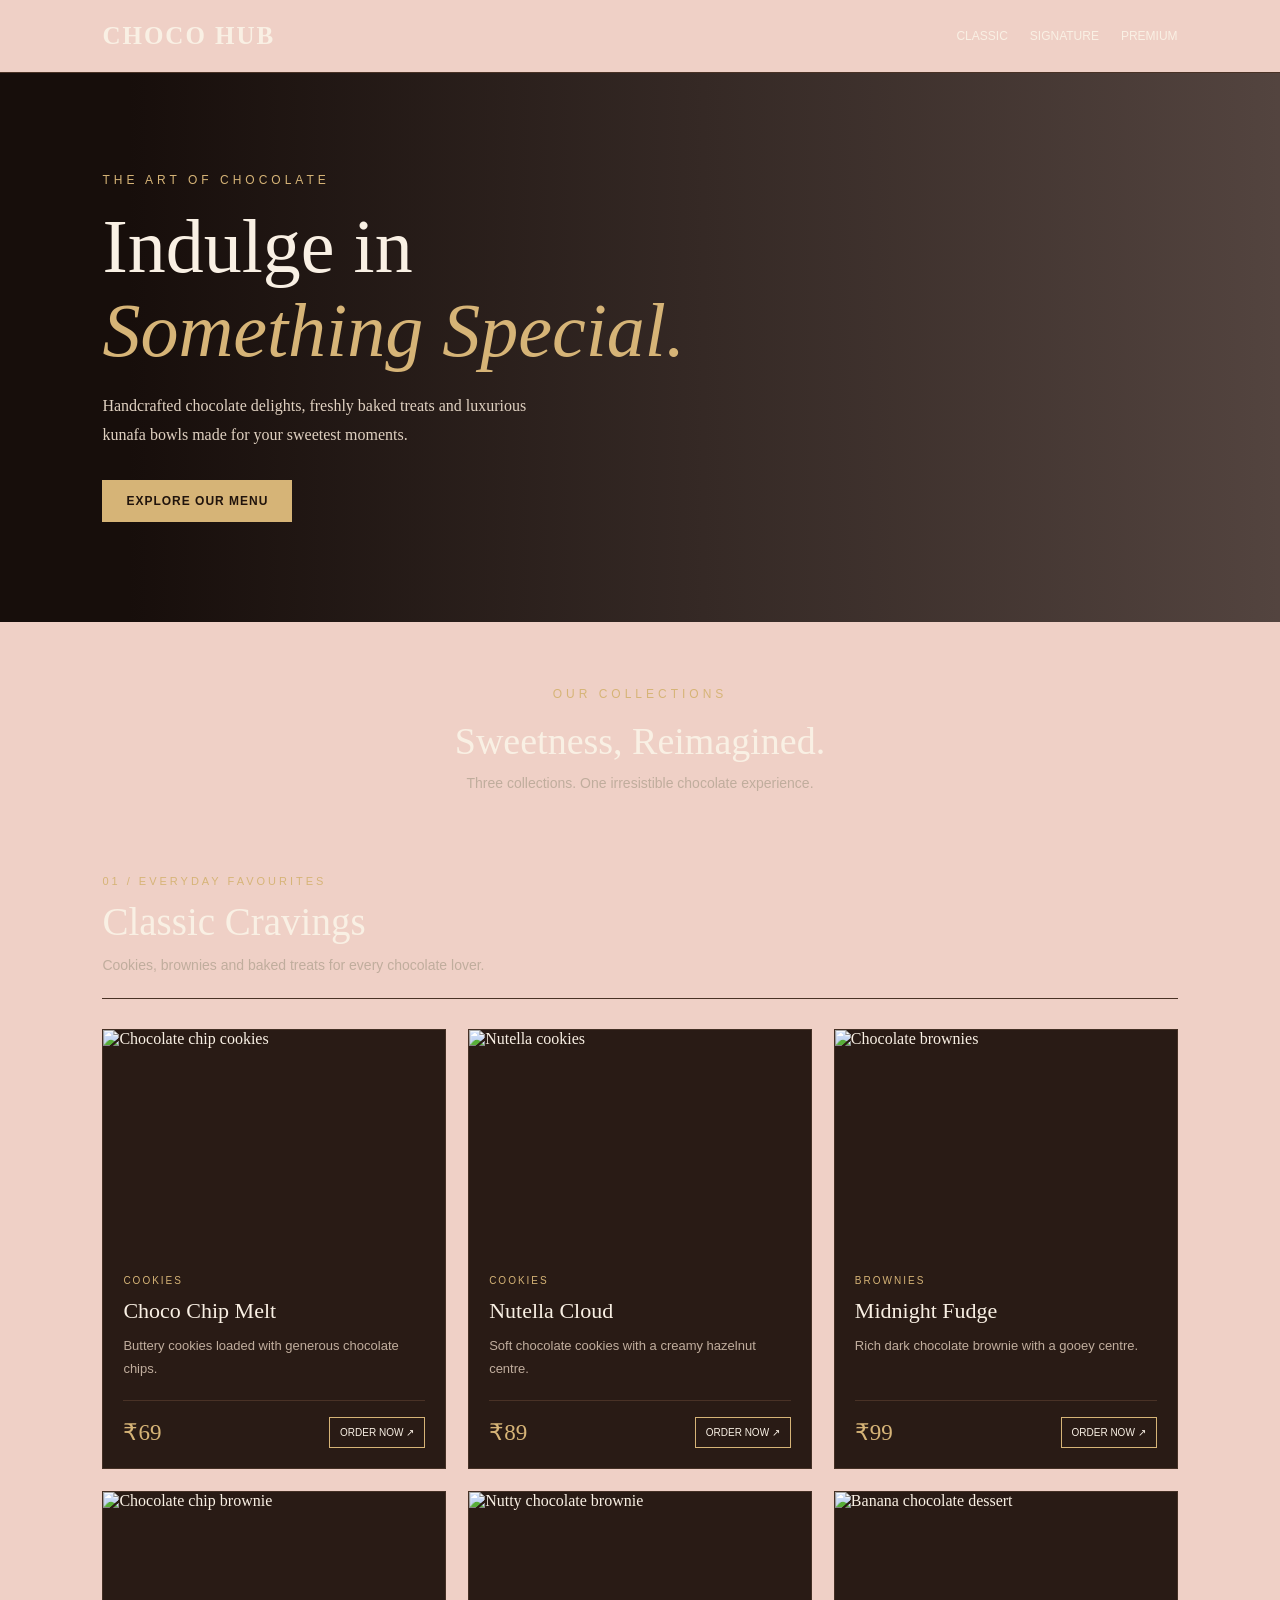
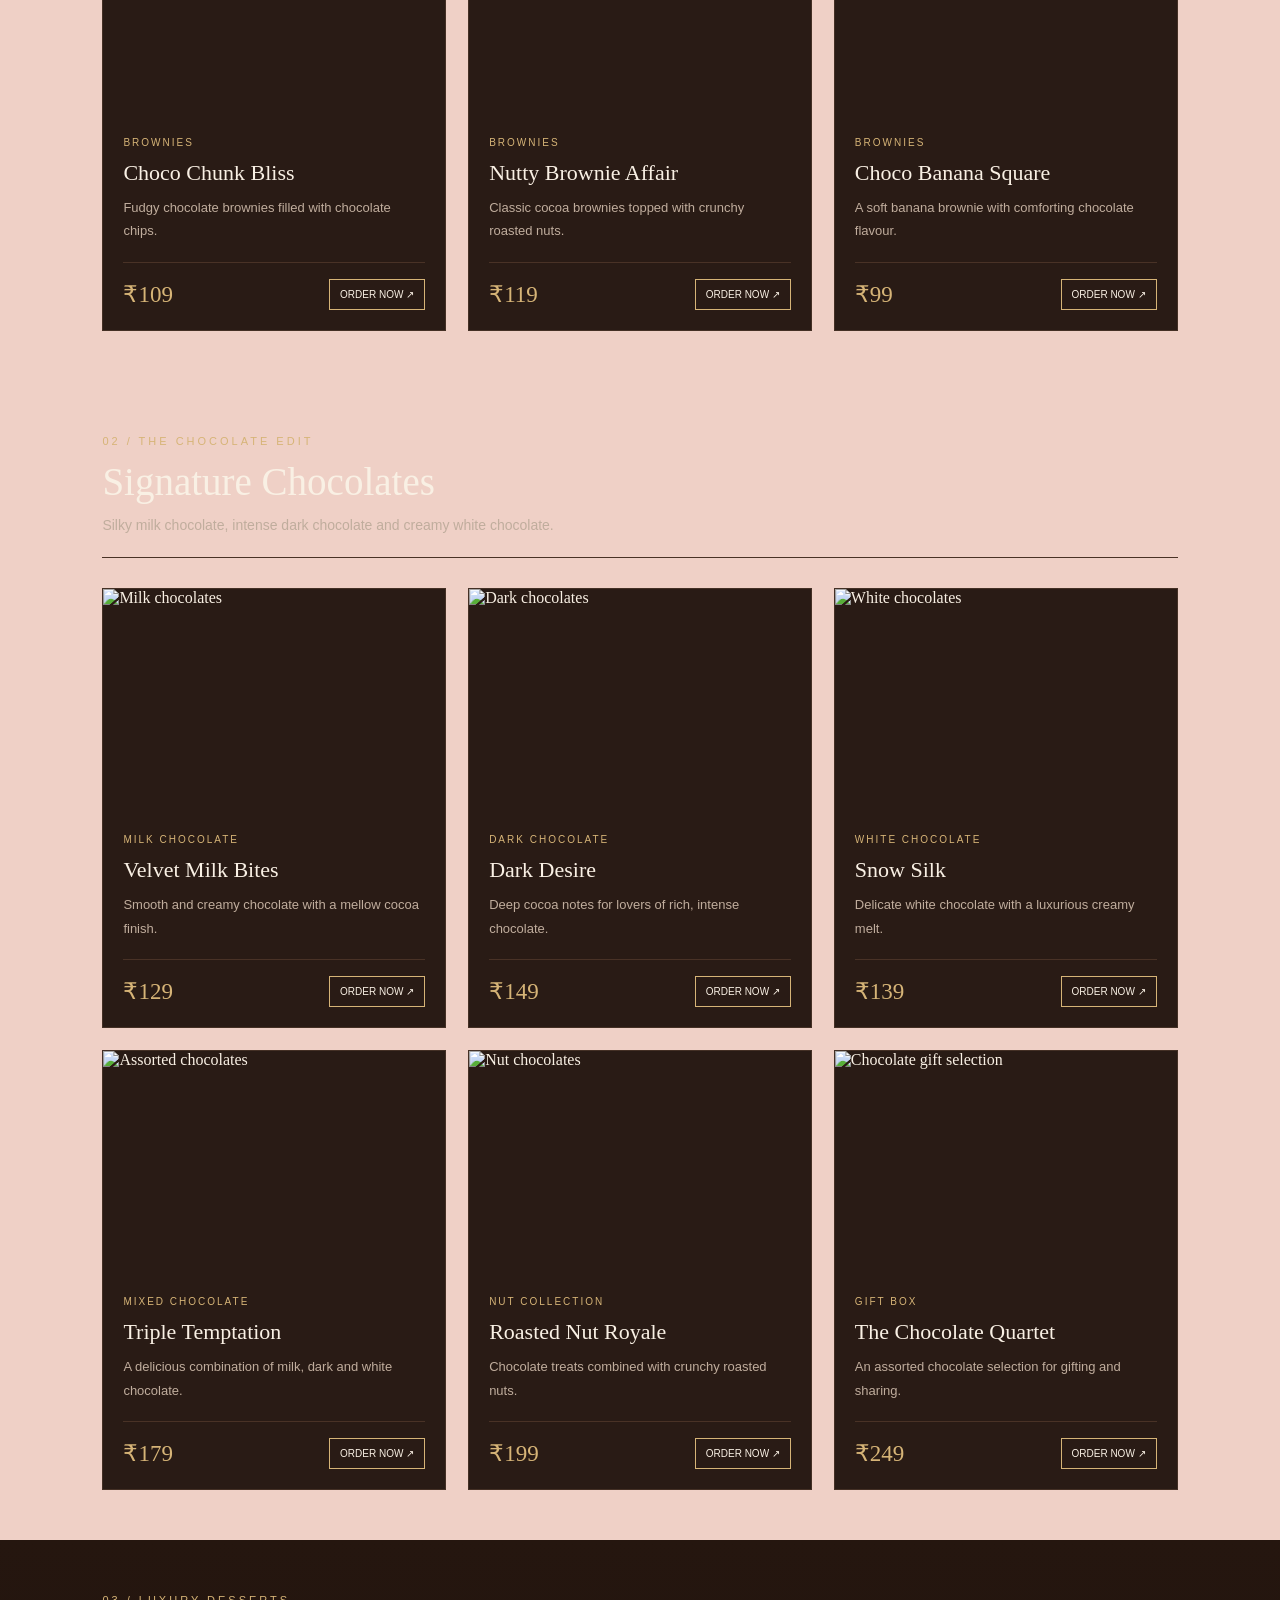
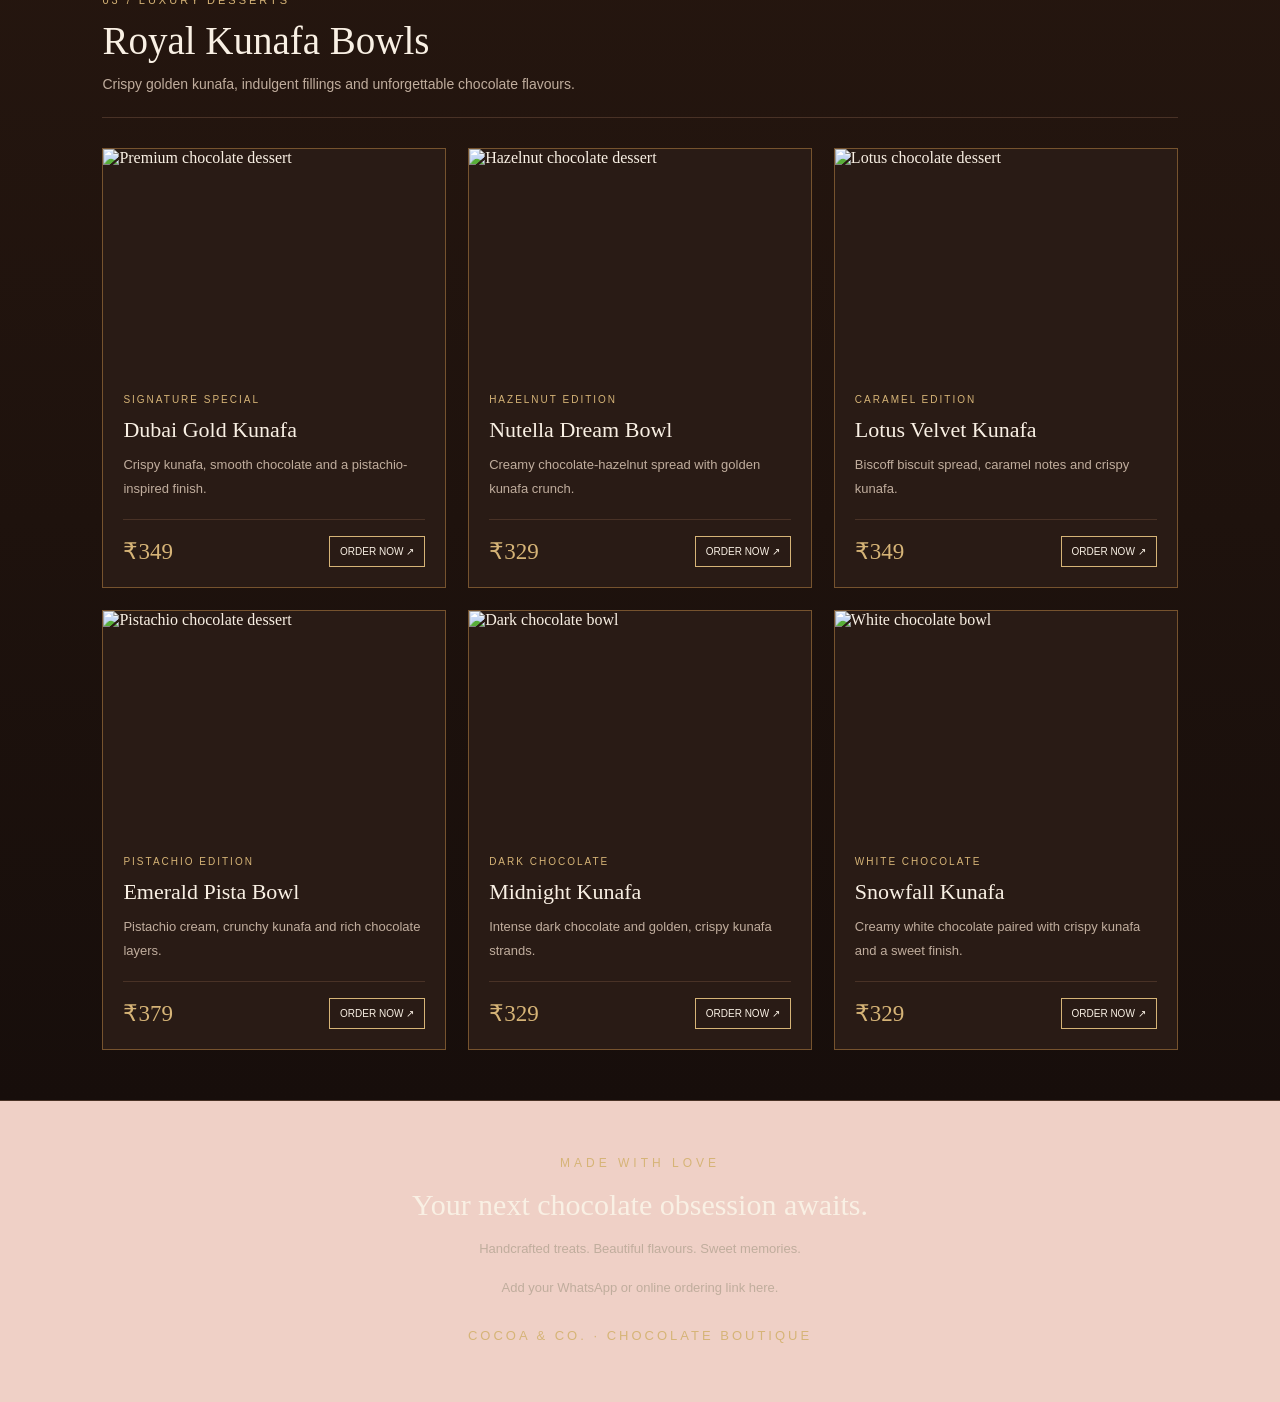
==== products.html @ 495659d4 "ADded home products page" ====
<!DOCTYPE html>
<html lang="en">
<head>
<meta charset="UTF-8">
<meta name="viewport" content="width=device-width, initial-scale=1.0">
<title>Choco Hub | Chocolate Boutique</title>

<style>
* {
  margin: 0;
  padding: 0;
  box-sizing: border-box;
}

:root {
  --bg: #efd0c6;
  --card: #291b15;
  --cream: #f9f0e4;
  --gold: #d6b477;
  --muted: #c0ad9d;
}

html { scroll-behavior: smooth; }

body {
  background: var(--bg);
  color: var(--cream);
  font-family: Georgia, serif;
}

header {
  padding: 22px 8%;
  display: flex;
  justify-content: space-between;
  align-items: center;
  border-bottom: 1px solid #493226;
}

.logo {
  font-size: 25px;
  font-weight: bold;
  letter-spacing: 2px;
}

.logo span { color: var(--gold); }

nav {
  display: flex;
  gap: 22px;
}

nav a {
  text-decoration: none;
  color: var(--cream);
  font: 12px Arial, sans-serif;
}

nav a:hover { color: var(--gold); }

.hero {
  padding: 100px 8%;
  min-height: 430px;
  background:
    linear-gradient(90deg, #170e0b 10%, rgba(23,14,11,.72)),
    url("https://images.unsplash.com/photo-1548907040-4d42e3f5e7a8?auto=format&fit=crop&w=1600&q=80")
    center/cover;
}

.eyebrow {
  color: var(--gold);
  font: 12px Arial, sans-serif;
  letter-spacing: 4px;
  text-transform: uppercase;
  margin-bottom: 18px;
}

.hero h1 {
  font-size: clamp(42px, 7vw, 76px);
  font-weight: normal;
  line-height: 1.1;
  margin-bottom: 20px;
}

.hero h1 em { color: var(--gold); }

.hero p {
  max-width: 450px;
  line-height: 1.8;
  color: #e0d1c1;
  margin-bottom: 30px;
}

.btn {
  display: inline-block;
  background: var(--gold);
  color: #21140c;
  text-decoration: none;
  padding: 14px 24px;
  font: bold 12px Arial, sans-serif;
  letter-spacing: 1px;
}

.intro {
  text-align: center;
  padding: 65px 20px 30px;
}

.intro h2 {
  font-size: 38px;
  font-weight: normal;
  margin-bottom: 12px;
}

.intro p {
  color: var(--muted);
  font: 14px Arial, sans-serif;
}

.collection {
  padding: 50px 8%;
  scroll-margin-top: 20px;
}

.heading {
  margin-bottom: 30px;
  padding-bottom: 20px;
  border-bottom: 1px solid #493226;
}

.heading small {
  color: var(--gold);
  letter-spacing: 3px;
  font: 11px Arial, sans-serif;
}

.heading h2 {
  font-size: 39px;
  font-weight: normal;
  margin: 10px 0;
}

.heading p {
  color: var(--muted);
  font: 14px Arial, sans-serif;
  line-height: 1.7;
}

.products {
  display: grid;
  grid-template-columns: repeat(3, minmax(0, 1fr));
  gap: 22px;
}

.product {
  background: var(--card);
  border: 1px solid #443025;
  transition: .25s;
  overflow: hidden;
}

.product:hover {
  transform: translateY(-5px);
  border-color: var(--gold);
}

.product img {
  width: 100%;
  height: 220px;
  display: block;
  object-fit: cover;
}

.info { padding: 20px; }

.tag {
  color: var(--gold);
  font: 10px Arial, sans-serif;
  letter-spacing: 2px;
  text-transform: uppercase;
}

.info h3 {
  font-size: 22px;
  font-weight: normal;
  margin: 10px 0;
}

.info p {
  color: var(--muted);
  font: 13px/1.8 Arial, sans-serif;
  min-height: 48px;
}

.bottom {
  display: flex;
  align-items: center;
  justify-content: space-between;
  gap: 10px;
  border-top: 1px solid #493226;
  padding-top: 16px;
  margin-top: 18px;
}

.price {
  color: var(--gold);
  font-size: 23px;
}

.order {
  color: var(--cream);
  text-decoration: none;
  font: 10px Arial, sans-serif;
  border: 1px solid var(--gold);
  padding: 9px 10px;
}

.order:hover {
  background: var(--gold);
  color: #170e0b;
}

.premium {
  background: linear-gradient(180deg, #25160f, #170e0b);
}

.premium .product {
  border-color: #76532e;
}

footer {
  text-align: center;
  padding: 55px 20px;
  border-top: 1px solid #493226;
}

footer h2 {
  font-size: 30px;
  font-weight: normal;
  margin: 15px 0;
}

footer p {
  color: var(--muted);
  font: 13px/1.8 Arial, sans-serif;
}

@media (max-width: 850px) {
  .products { grid-template-columns: repeat(2, minmax(0, 1fr)); }
  .collection { padding-left: 5%; padding-right: 5%; }
}

@media (max-width: 560px) {
  header {
    flex-direction: column;
    gap: 18px;
  }

  nav { gap: 15px; }

  .hero { padding: 75px 7%; }

  .products { grid-template-columns: 1fr; }

  .intro h2, .heading h2 { font-size: 30px; }
}
</style>
</head>

<body>

<header>
  <div class="logo">CHOCO HUB</div>
  <nav>
    <a href="#classic">CLASSIC</a>
    <a href="#signature">SIGNATURE</a>
    <a href="#premium">PREMIUM</a>
  </nav>
</header>

<section class="hero">
  <div class="eyebrow">The Art of Chocolate</div>
  <h1>Indulge in<br><em>Something Special.</em></h1>
  <p>
    Handcrafted chocolate delights, freshly baked treats and
    luxurious kunafa bowls made for your sweetest moments.
  </p>
  <a class="btn" href="#classic">EXPLORE OUR MENU</a>
</section>

<section class="intro">
  <div class="eyebrow">Our Collections</div>
  <h2>Sweetness, Reimagined.</h2>
  <p>Three collections. One irresistible chocolate experience.</p>
</section>

<!-- CLASSIC COLLECTION -->
<section class="collection" id="classic">
  <div class="heading">
    <small>01 / EVERYDAY FAVOURITES</small>
    <h2>Classic Cravings</h2>
    <p>Cookies, brownies and baked treats for every chocolate lover.</p>
  </div>

  <div class="products">

    <article class="product">
      <img src="https://images.unsplash.com/photo-1499636136210-6f4ee915583e?auto=format&fit=crop&w=700&q=80" alt="Chocolate chip cookies">
      <div class="info">
        <span class="tag">Cookies</span>
        <h3>Choco Chip Melt</h3>
        <p>Buttery cookies loaded with generous chocolate chips.</p>
        <div class="bottom"><span class="price">₹69</span><a class="order" href="#contact">ORDER NOW ↗</a></div>
      </div>
    </article>

    <article class="product">
      <img src="https://images.unsplash.com/photo-1558961363-fa8fdf82db35?auto=format&fit=crop&w=700&q=80" alt="Nutella cookies">
      <div class="info">
        <span class="tag">Cookies</span>
        <h3>Nutella Cloud</h3>
        <p>Soft chocolate cookies with a creamy hazelnut centre.</p>
        <div class="bottom"><span class="price">₹89</span><a class="order" href="#contact">ORDER NOW ↗</a></div>
      </div>
    </article>

    <article class="product">
      <img src="https://images.unsplash.com/photo-1606313564200-e75d5e30476c?auto=format&fit=crop&w=700&q=80" alt="Chocolate brownies">
      <div class="info">
        <span class="tag">Brownies</span>
        <h3>Midnight Fudge</h3>
        <p>Rich dark chocolate brownie with a gooey centre.</p>
        <div class="bottom"><span class="price">₹99</span><a class="order" href="#contact">ORDER NOW ↗</a></div>
      </div>
    </article>

    <article class="product">
      <img src="https://images.unsplash.com/photo-1578985545062-69928b1d9587?auto=format&fit=crop&w=700&q=80" alt="Chocolate chip brownie">
      <div class="info">
        <span class="tag">Brownies</span>
        <h3>Choco Chunk Bliss</h3>
        <p>Fudgy chocolate brownies filled with chocolate chips.</p>
        <div class="bottom"><span class="price">₹109</span><a class="order" href="#contact">ORDER NOW ↗</a></div>
      </div>
    </article>

    <article class="product">
      <img src="https://images.unsplash.com/photo-1607920591413-4ec007e70023?auto=format&fit=crop&w=700&q=80" alt="Nutty chocolate brownie">
      <div class="info">
        <span class="tag">Brownies</span>
        <h3>Nutty Brownie Affair</h3>
        <p>Classic cocoa brownies topped with crunchy roasted nuts.</p>
        <div class="bottom"><span class="price">₹119</span><a class="order" href="#contact">ORDER NOW ↗</a></div>
      </div>
    </article>

    <article class="product">
      <img src="https://images.unsplash.com/photo-1481391319762-47dff72954d9?auto=format&fit=crop&w=700&q=80" alt="Banana chocolate dessert">
      <div class="info">
        <span class="tag">Brownies</span>
        <h3>Choco Banana Square</h3>
        <p>A soft banana brownie with comforting chocolate flavour.</p>
        <div class="bottom"><span class="price">₹99</span><a class="order" href="#contact">ORDER NOW ↗</a></div>
      </div>
    </article>

  </div>
</section>

<!-- SIGNATURE COLLECTION -->
<section class="collection" id="signature">
  <div class="heading">
    <small>02 / THE CHOCOLATE EDIT</small>
    <h2>Signature Chocolates</h2>
    <p>Silky milk chocolate, intense dark chocolate and creamy white chocolate.</p>
  </div>

  <div class="products">

    <article class="product">
      <img src="https://images.unsplash.com/photo-1548907040-4d42e3f5e7a8?auto=format&fit=crop&w=700&q=80" alt="Milk chocolates">
      <div class="info">
        <span class="tag">Milk Chocolate</span>
        <h3>Velvet Milk Bites</h3>
        <p>Smooth and creamy chocolate with a mellow cocoa finish.</p>
        <div class="bottom"><span class="price">₹129</span><a class="order" href="#contact">ORDER NOW ↗</a></div>
      </div>
    </article>

    <article class="product">
      <img src="https://images.unsplash.com/photo-1511381939415-e44015466834?auto=format&fit=crop&w=700&q=80" alt="Dark chocolates">
      <div class="info">
        <span class="tag">Dark Chocolate</span>
        <h3>Dark Desire</h3>
        <p>Deep cocoa notes for lovers of rich, intense chocolate.</p>
        <div class="bottom"><span class="price">₹149</span><a class="order" href="#contact">ORDER NOW ↗</a></div>
      </div>
    </article>

    <article class="product">
      <img src="https://images.unsplash.com/photo-1549007994-cb92caebd54b?auto=format&fit=crop&w=700&q=80" alt="White chocolates">
      <div class="info">
        <span class="tag">White Chocolate</span>
        <h3>Snow Silk</h3>
        <p>Delicate white chocolate with a luxurious creamy melt.</p>
        <div class="bottom"><span class="price">₹139</span><a class="order" href="#contact">ORDER NOW ↗</a></div>
      </div>
    </article>

    <article class="product">
      <img src="https://images.unsplash.com/photo-1606312619070-d48b4c652a52?auto=format&fit=crop&w=700&q=80" alt="Assorted chocolates">
      <div class="info">
        <span class="tag">Mixed Chocolate</span>
        <h3>Triple Temptation</h3>
        <p>A delicious combination of milk, dark and white chocolate.</p>
        <div class="bottom"><span class="price">₹179</span><a class="order" href="#contact">ORDER NOW ↗</a></div>
      </div>
    </article>

    <article class="product">
      <img src="https://images.unsplash.com/photo-1575377427642-087cf684f29d?auto=format&fit=crop&w=700&q=80" alt="Nut chocolates">
      <div class="info">
        <span class="tag">Nut Collection</span>
        <h3>Roasted Nut Royale</h3>
        <p>Chocolate treats combined with crunchy roasted nuts.</p>
        <div class="bottom"><span class="price">₹199</span><a class="order" href="#contact">ORDER NOW ↗</a></div>
      </div>
    </article>

    <article class="product">
      <img src="https://images.unsplash.com/photo-1481391319762-47dff72954d9?auto=format&fit=crop&w=700&q=80" alt="Chocolate gift selection">
      <div class="info">
        <span class="tag">Gift Box</span>
        <h3>The Chocolate Quartet</h3>
        <p>An assorted chocolate selection for gifting and sharing.</p>
        <div class="bottom"><span class="price">₹249</span><a class="order" href="#contact">ORDER NOW ↗</a></div>
      </div>
    </article>

  </div>
</section>

<!-- PREMIUM COLLECTION -->
<section class="collection premium" id="premium">
  <div class="heading">
    <small>03 / LUXURY DESSERTS</small>
    <h2>Royal Kunafa Bowls</h2>
    <p>Crispy golden kunafa, indulgent fillings and unforgettable chocolate flavours.</p>
  </div>

  <div class="products">

    <article class="product">
      <img src="https://images.unsplash.com/photo-1578985545062-69928b1d9587?auto=format&fit=crop&w=700&q=80" alt="Premium chocolate dessert">
      <div class="info">
        <span class="tag">Signature Special</span>
        <h3>Dubai Gold Kunafa</h3>
        <p>Crispy kunafa, smooth chocolate and a pistachio-inspired finish.</p>
        <div class="bottom"><span class="price">₹349</span><a class="order" href="#contact">ORDER NOW ↗</a></div>
      </div>
    </article>

    <article class="product">
      <img src="https://images.unsplash.com/photo-1606313564200-e75d5e30476c?auto=format&fit=crop&w=700&q=80" alt="Hazelnut chocolate dessert">
      <div class="info">
        <span class="tag">Hazelnut Edition</span>
        <h3>Nutella Dream Bowl</h3>
        <p>Creamy chocolate-hazelnut spread with golden kunafa crunch.</p>
        <div class="bottom"><span class="price">₹329</span><a class="order" href="#contact">ORDER NOW ↗</a></div>
      </div>
    </article>

    <article class="product">
      <img src="https://images.unsplash.com/photo-1548907040-4d42e3f5e7a8?auto=format&fit=crop&w=700&q=80" alt="Lotus chocolate dessert">
      <div class="info">
        <span class="tag">Caramel Edition</span>
        <h3>Lotus Velvet Kunafa</h3>
        <p>Biscoff biscuit spread, caramel notes and crispy kunafa.</p>
        <div class="bottom"><span class="price">₹349</span><a class="order" href="#contact">ORDER NOW ↗</a></div>
      </div>
    </article>

    <article class="product">
      <img src="https://images.unsplash.com/photo-1511381939415-e44015466834?auto=format&fit=crop&w=700&q=80" alt="Pistachio chocolate dessert">
      <div class="info">
        <span class="tag">Pistachio Edition</span>
        <h3>Emerald Pista Bowl</h3>
        <p>Pistachio cream, crunchy kunafa and rich chocolate layers.</p>
        <div class="bottom"><span class="price">₹379</span><a class="order" href="#contact">ORDER NOW ↗</a></div>
      </div>
    </article>

    <article class="product">
      <img src="https://images.unsplash.com/photo-1606312619070-d48b4c652a52?auto=format&fit=crop&w=700&q=80" alt="Dark chocolate bowl">
      <div class="info">
        <span class="tag">Dark Chocolate</span>
        <h3>Midnight Kunafa</h3>
        <p>Intense dark chocolate and golden, crispy kunafa strands.</p>
        <div class="bottom"><span class="price">₹329</span><a class="order" href="#contact">ORDER NOW ↗</a></div>
      </div>
    </article>

    <article class="product">
      <img src="https://images.unsplash.com/photo-1549007994-cb92caebd54b?auto=format&fit=crop&w=700&q=80" alt="White chocolate bowl">
      <div class="info">
        <span class="tag">White Chocolate</span>
        <h3>Snowfall Kunafa</h3>
        <p>Creamy white chocolate paired with crispy kunafa and a sweet finish.</p>
        <div class="bottom"><span class="price">₹329</span><a class="order" href="#contact">ORDER NOW ↗</a></div>
      </div>
    </article>

  </div>
</section>

<footer id="contact">
  <div class="eyebrow">Made with love</div>
  <h2>Your next chocolate obsession awaits.</h2>
  <p>Handcrafted treats. Beautiful flavours. Sweet memories.</p>
  <p style="margin-top:15px">Add your WhatsApp or online ordering link here.</p>
  <p style="margin-top:25px;color:#d6b477;letter-spacing:3px">
    COCOA & CO. · CHOCOLATE BOUTIQUE
  </p>
</footer>

</body>
</html>
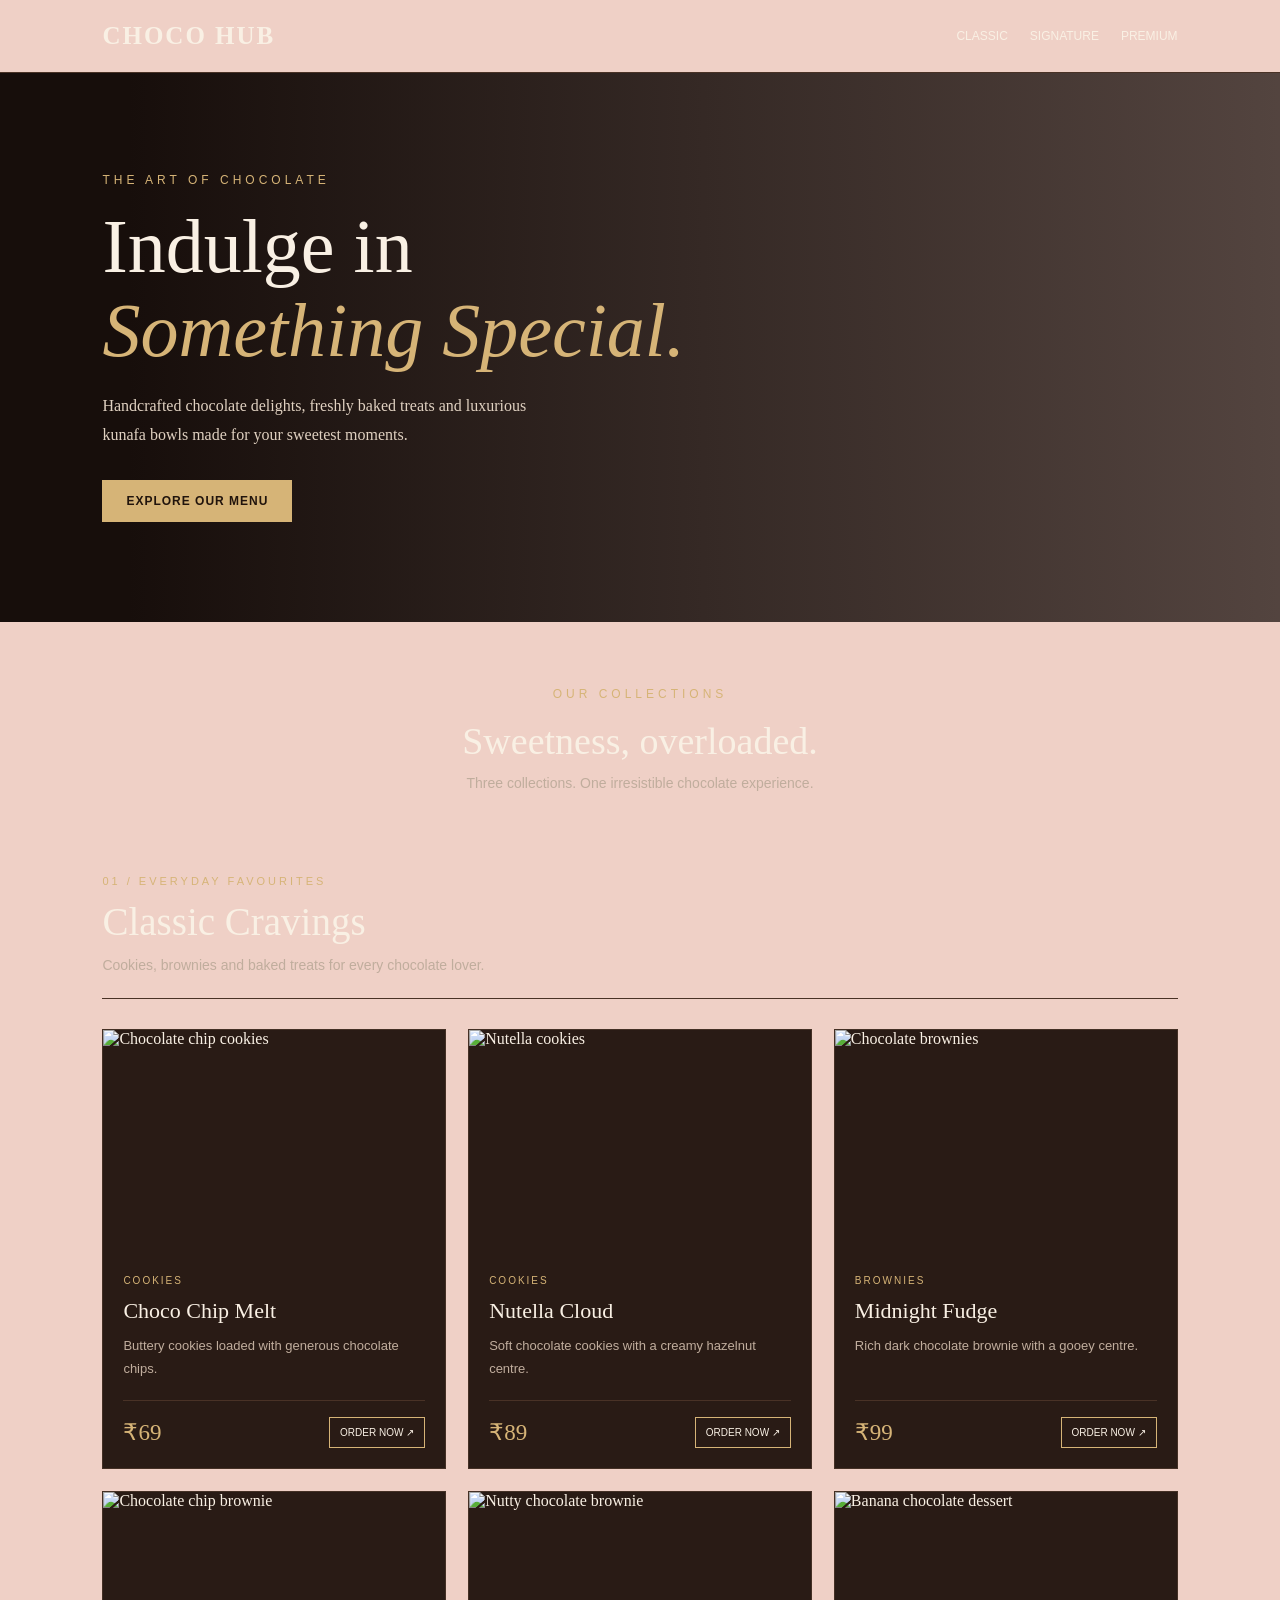
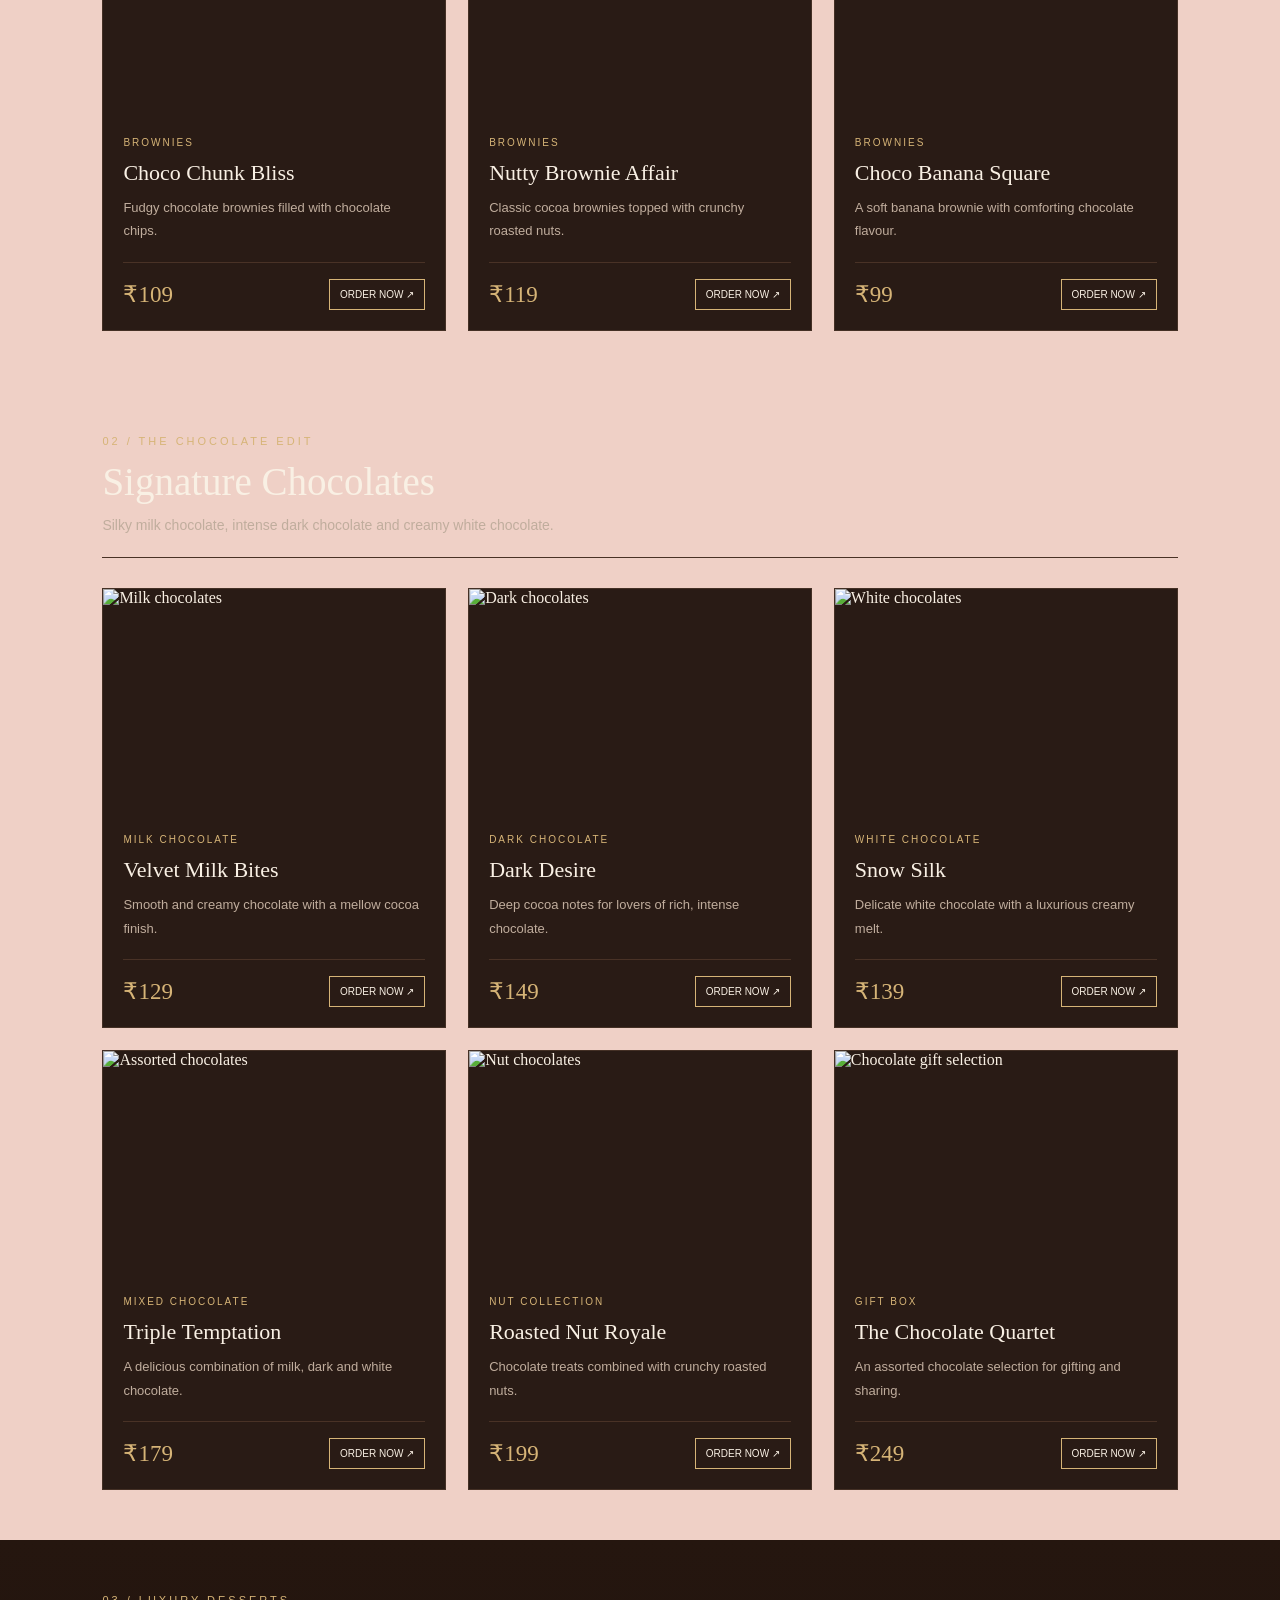
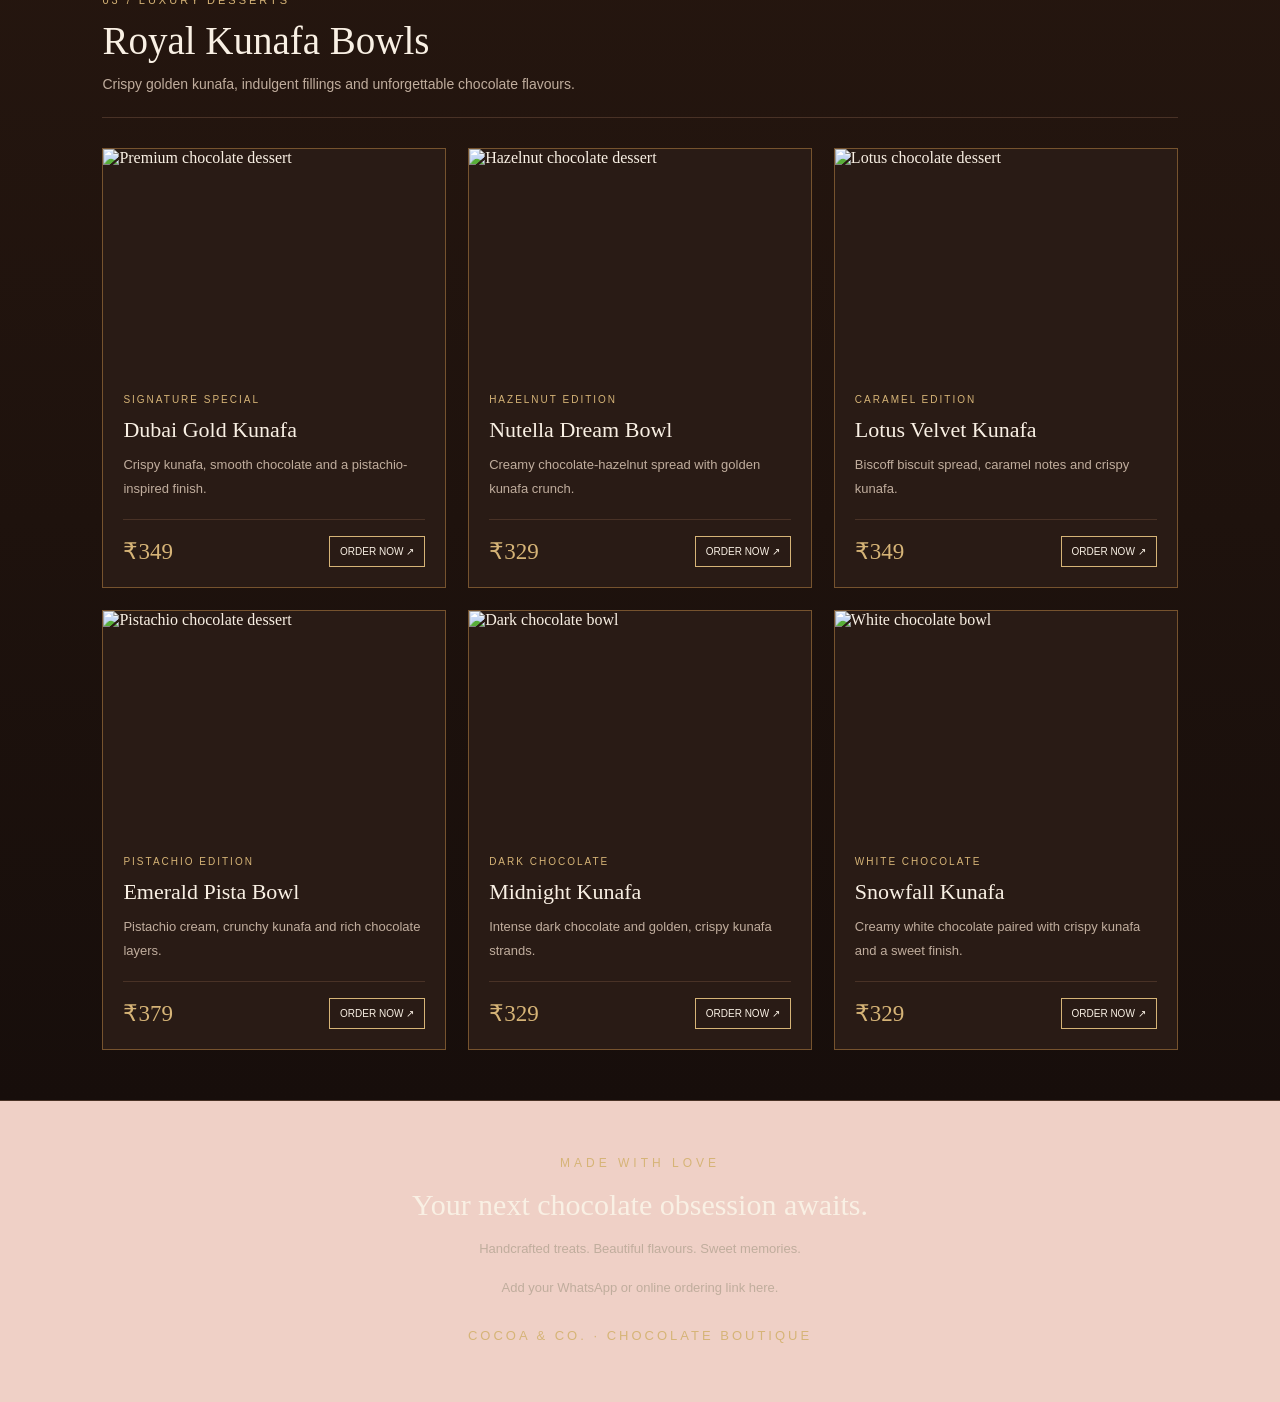
==== commit 6dbecc1e: "change just for you to just to saw you smile" ====
--- a/products.html
+++ b/products.html
@@ -290,7 +290,7 @@
 
 <section class="intro">
   <div class="eyebrow">Our Collections</div>
-  <h2>Sweetness, Reimagined.</h2>
+  <h2>Sweetness, overloaded.</h2>
   <p>Three collections. One irresistible chocolate experience.</p>
 </section>
 
